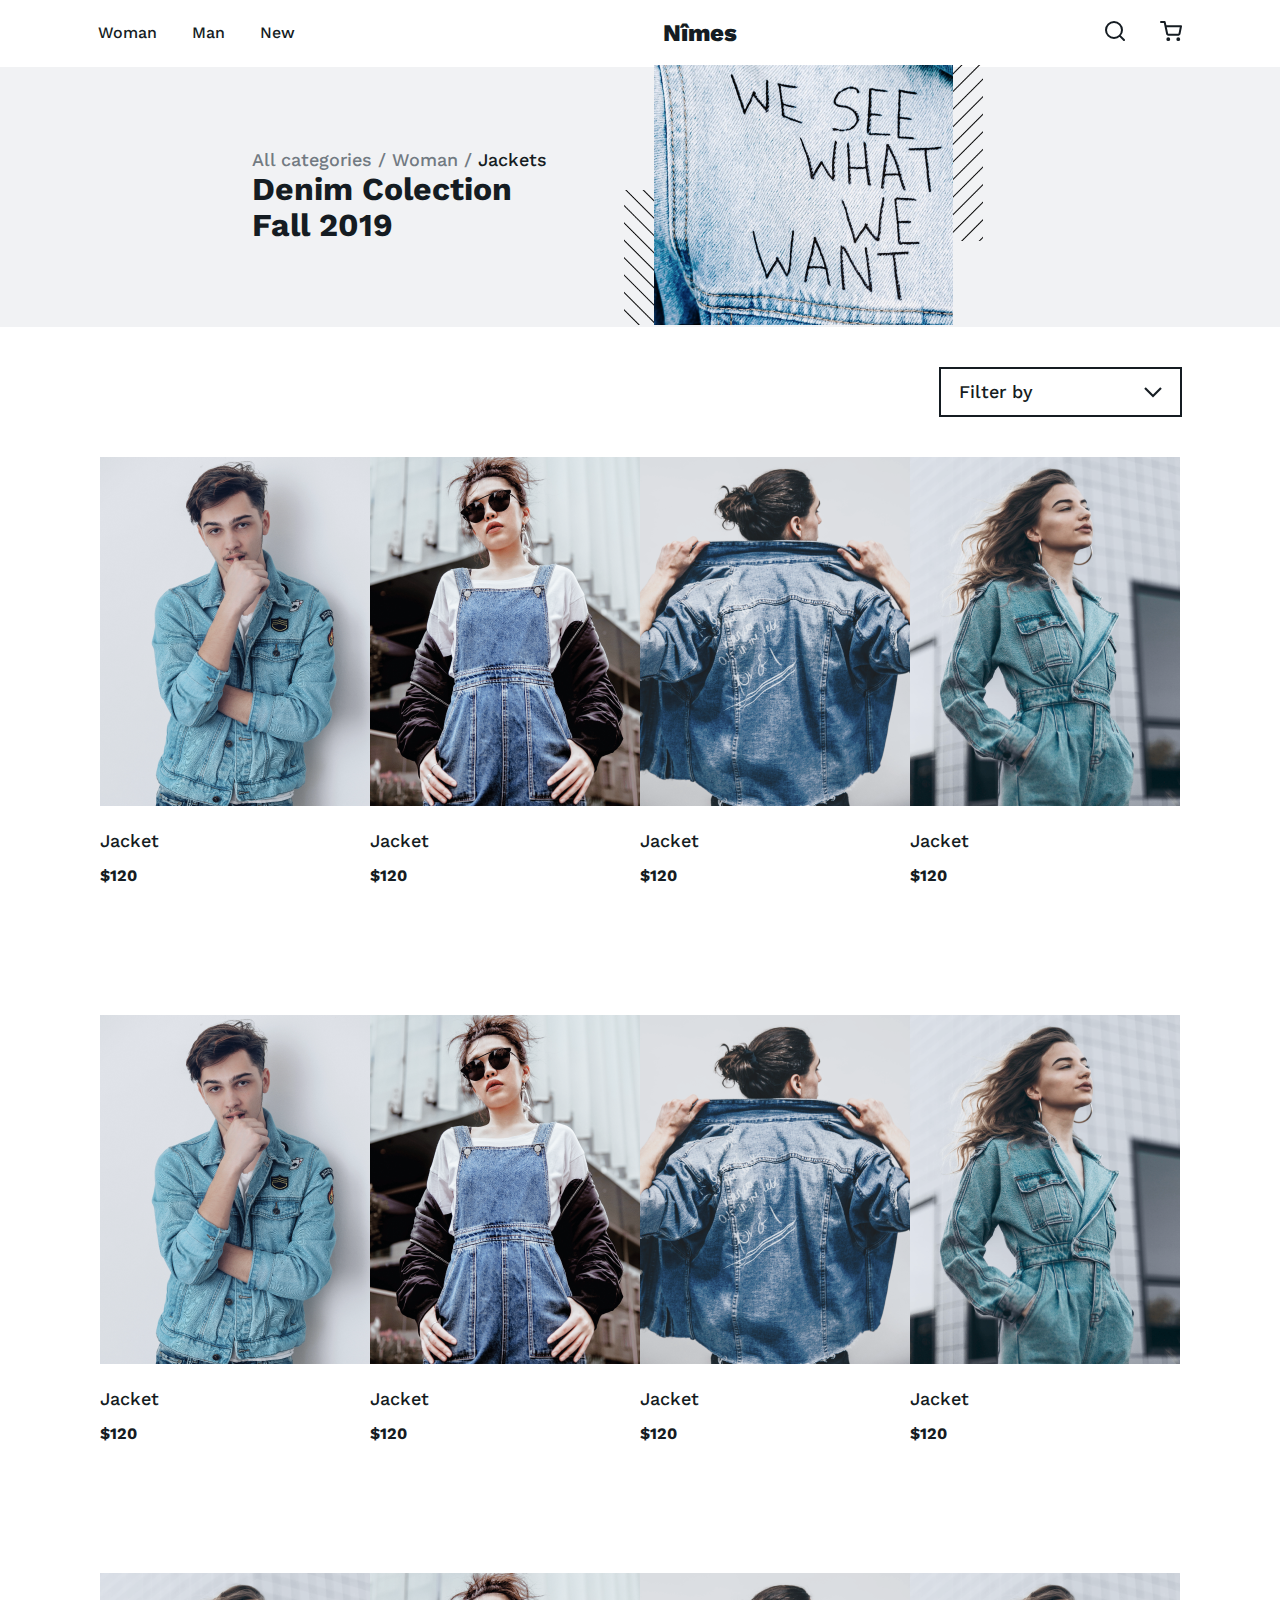
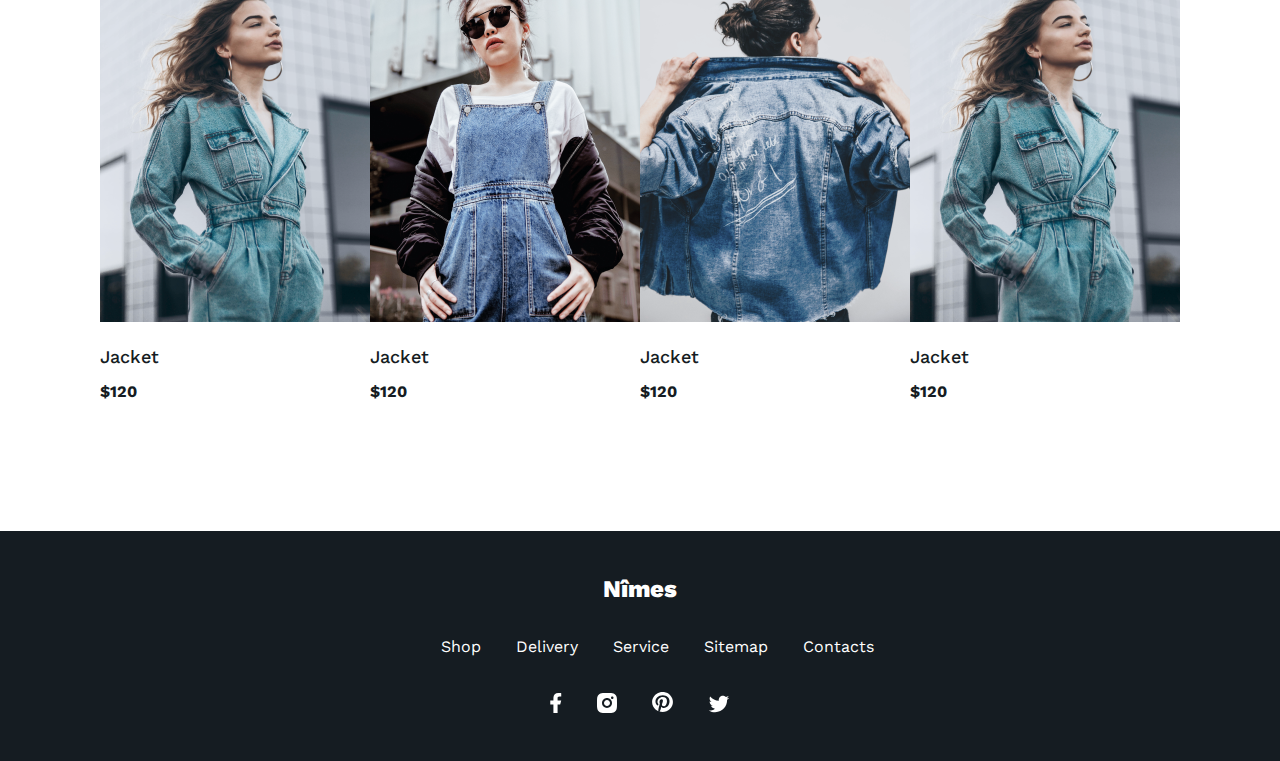
==== catalog.html @ a8e53811 "Initial commit" ====
<!DOCTYPE html>
<html lang="en">
<head>
    <meta charset="UTF-8">
    <meta name="viewport" content="width=device-width, initial-scale=1.0">
    <meta http-equiv="X-UA-Compatible" content="ie=edge">
    <title>Nîmes</title>
    <link rel="stylesheet" href="./catalog.css">
    <link href="https://fonts.googleapis.com/css?family=Anton|Work+Sans:400,500,700,800&display=swap" rel="stylesheet">
</head>
<body>
    <!-- header -->
    <header class="section-header">
        <div class="logo section-header-logo">
            <ul class="catalog-menu">
                    <li><a class="link" href="#">Woman</a></li>
                    <li><a class="link" href="#">Man</a></li>
                    <li><a class="link" href="#">New</a></li>
            </ul>
            <a href="./main.html">Nîmes</a>
            
            <div class="header-icons">
                <a href="#">
                    <svg width="20" height="20" viewBox="0 0 20 20" fill="none" xmlns="http://www.w3.org/2000/svg">
                        <path d="M19 19L14.65 14.65M17 9C17 13.4183 13.4183 17 9 17C4.58172 17 1 13.4183 1 9C1 4.58172 4.58172 1 9 1C13.4183 1 17 4.58172 17 9Z" stroke="#151C22" stroke-width="2" stroke-linecap="round" stroke-linejoin="round"/>
                    </svg>                       
                </a>
                <a href="#">
                    <svg width="22" height="20" viewBox="0 0 22 20" fill="none" xmlns="http://www.w3.org/2000/svg">
                        <path d="M1 1H4.63636L7.07273 12.4771C7.15586 12.8718 7.38355 13.2263 7.71595 13.4785C8.04835 13.7308 8.46427 13.8649 8.89091 13.8571H17.7273C18.1539 13.8649 18.5698 13.7308 18.9022 13.4785C19.2346 13.2263 19.4623 12.8718 19.5455 12.4771L21 5.28571H5.54545M9.18182 18.1429C9.18182 18.6162 8.7748 19 8.27273 19C7.77065 19 7.36364 18.6162 7.36364 18.1429C7.36364 17.6695 7.77065 17.2857 8.27273 17.2857C8.7748 17.2857 9.18182 17.6695 9.18182 18.1429ZM19.1818 18.1429C19.1818 18.6162 18.7748 19 18.2727 19C17.7707 19 17.3636 18.6162 17.3636 18.1429C17.3636 17.6695 17.7707 17.2857 18.2727 17.2857C18.7748 17.2857 19.1818 17.6695 19.1818 18.1429Z" stroke="#151C22" stroke-width="2" stroke-linecap="round" stroke-linejoin="round"/>
                    </svg>
                </a>
                
            </div>
        </div>
        
    <div class="section-header-wrapper catalog-wrapper">
        <nav class="category">
            <a href="#">All categories / </a>
            <a href="#"> Woman / </a>
            <a href="#" class="active-category"> Jackets</a>
            <h2 class="boldtitle">Denim Colection Fall 2019</h2>
        </nav>
        <div class="catalog-image">
            <img src="./img/category0image.png" alt="">
        </div>
    </div>    
        
    </header>
    <!-- /header -->

    <!-- filter -->

    <div class="filter-wrapper">
        <div class="filter-button">
            <span class="filter-text">Filter by</span> 
            <img src="./img/arrow.png" alt="" class="filter-arrow">
        </div>
        <div class="filter-button-open close">
            <div class="selector">
                <div class="selector-name">
                    <span class="filter-text">Price</span> 
                    <img src="./img/arrow.png" alt="" class="filter-arrow">
                </div>
                <div class="selector-content close">
                    content
                </div>
            </div>
            <div class="selector">
                <div class="selector-name">
                    <span class="filter-text">Color</span> 
                    <img src="./img/arrow.png" alt="" class="filter-arrow">
                </div>
                <div class="selector-content close">
                    content
                </div>
            </div>
            <div class="selector">
                <div class="selector-name">
                    <span class="filter-text">Collector</span> 
                    <img src="./img/arrow.png" alt="" class="filter-arrow">
                </div>
                <div class="selector-content close">
                    content
                </div>
            </div>
            
            <div class="filter-apply">
                Apply (9 products)
            </div>
            <div class="filter-clear">
                Clear all
            </div>
        </div>
    </div>

    <!--/ filter -->


    <!-- gallery -->

    <section class="section catalog section-gallery" id="jackets">
        
        
            <div class="section-gallery-item">
                <img src="./img/best1.png" alt="">
                <span class="section-gallery-item__name">
                    Jacket
                </span>
                <span class="section-gallery-item__price">
                    $120
                </span>
            </div>
            <div class="section-gallery-item">
                <img src="./img/best2.png" alt="">
                <span class="section-gallery-item__name">
                    Jacket
                </span>
                <span class="section-gallery-item__price">
                    $120
                </span>
            </div>
            <div class="section-gallery-item">
                <img src="./img/best3.png" alt="">
                <span class="section-gallery-item__name">
                    Jacket
                </span>
                <span class="section-gallery-item__price">
                    $120
                </span>
            </div>
            <div class="section-gallery-item">
                <img src="./img/best4.png" alt="">
                <span class="section-gallery-item__name">
                    Jacket
                </span>
                <span class="section-gallery-item__price">
                    $120
                </span>
            </div>
            <div class="section-gallery-item">
                <img src="./img/best1.png" alt="">
                <span class="section-gallery-item__name">
                    Jacket
                </span>
                <span class="section-gallery-item__price">
                    $120
                </span>
            </div>
            <div class="section-gallery-item">
                <img src="./img/best2.png" alt="">
                <span class="section-gallery-item__name">
                    Jacket
                </span>
                <span class="section-gallery-item__price">
                    $120
                </span>
            </div>
            <div class="section-gallery-item">
                <img src="./img/best3.png" alt="">
                <span class="section-gallery-item__name">
                    Jacket
                </span>
                <span class="section-gallery-item__price">
                    $120
                </span>
            </div>
            <div class="section-gallery-item">
                <img src="./img/best4.png" alt="">
                <span class="section-gallery-item__name">
                    Jacket
                </span>
                <span class="section-gallery-item__price">
                    $120
                </span>
            </div>
            <div class="section-gallery-item">
                <img src="./img/best4.png" alt="">
                <span class="section-gallery-item__name">
                    Jacket
                </span>
                <span class="section-gallery-item__price">
                    $120
                </span>
            </div>
             <div class="section-gallery-item">
                <img src="./img/best2.png" alt="">
                <span class="section-gallery-item__name">
                    Jacket
                </span>
                <span class="section-gallery-item__price">
                    $120
                </span>
            </div>
            <div class="section-gallery-item">
                <img src="./img/best3.png" alt="">
                <span class="section-gallery-item__name">
                    Jacket
                </span>
                <span class="section-gallery-item__price">
                    $120
                </span>
            </div>
            <div class="section-gallery-item">
                <img src="./img/best4.png" alt="">
                <span class="section-gallery-item__name">
                    Jacket
                </span>
                <span class="section-gallery-item__price">
                    $120
                </span>
            </div>
        
    </section>

    <!-- /gallery -->


    <!-- footer -->

    <footer class="section-footer">
        <div class="logo section-footer-logo">
                Nîmes
        </div>
        <ul class="section-footer-menu">
            <li><a href="#">Shop</a></li>
            <li><a href="#">Delivery</a></li>
            <li><a href="#">Service</a></li>
            <li><a href="#">Sitemap</a></li>
            <li><a href="#">Contacts</a></li>
                
        </ul>
        <nav class="section-footer-links">
            <a href="#" class="icon">
                <svg width="12" height="20" viewBox="0 0 12 20" fill="none" xmlns="http://www.w3.org/2000/svg">
                    <path d="M7.58268 11.5H10.1868L11.2285 7.5H7.58268V5.5C7.58268 4.47 7.58268 3.5 9.66602 3.5H11.2285V0.14C10.8889 0.0970001 9.60664 0 8.25247 0C5.42435 0 3.41602 1.657 3.41602 4.7V7.5H0.291016V11.5H3.41602V20H7.58268V11.5Z" fill="white"/>
                </svg>
            </a>
            
            <a href="#" class="icon">       
                <svg width="20" height="20" viewBox="0 0 20 20" fill="none" xmlns="http://www.w3.org/2000/svg">
                    <path d="M10 0C12.717 0 13.056 0.00999994 14.122 0.0599999C15.187 0.11 15.912 0.277 16.55 0.525C17.21 0.779 17.766 1.123 18.322 1.678C18.8305 2.1779 19.224 2.78259 19.475 3.45C19.722 4.087 19.89 4.813 19.94 5.878C19.987 6.944 20 7.283 20 10C20 12.717 19.99 13.056 19.94 14.122C19.89 15.187 19.722 15.912 19.475 16.55C19.2247 17.2178 18.8311 17.8226 18.322 18.322C17.822 18.8303 17.2173 19.2238 16.55 19.475C15.913 19.722 15.187 19.89 14.122 19.94C13.056 19.987 12.717 20 10 20C7.283 20 6.944 19.99 5.878 19.94C4.813 19.89 4.088 19.722 3.45 19.475C2.78233 19.2245 2.17753 18.8309 1.678 18.322C1.16941 17.8222 0.775931 17.2175 0.525 16.55C0.277 15.913 0.11 15.187 0.0599999 14.122C0.0129999 13.056 0 12.717 0 10C0 7.283 0.00999994 6.944 0.0599999 5.878C0.11 4.812 0.277 4.088 0.525 3.45C0.775236 2.78218 1.1688 2.17732 1.678 1.678C2.17767 1.16923 2.78243 0.775729 3.45 0.525C4.088 0.277 4.812 0.11 5.878 0.0599999C6.944 0.0129999 7.283 0 10 0ZM10 5C8.67392 5 7.40215 5.52678 6.46447 6.46447C5.52678 7.40215 5 8.67392 5 10C5 11.3261 5.52678 12.5979 6.46447 13.5355C7.40215 14.4732 8.67392 15 10 15C11.3261 15 12.5979 14.4732 13.5355 13.5355C14.4732 12.5979 15 11.3261 15 10C15 8.67392 14.4732 7.40215 13.5355 6.46447C12.5979 5.52678 11.3261 5 10 5ZM16.5 4.75C16.5 4.41848 16.3683 4.10054 16.1339 3.86612C15.8995 3.6317 15.5815 3.5 15.25 3.5C14.9185 3.5 14.6005 3.6317 14.3661 3.86612C14.1317 4.10054 14 4.41848 14 4.75C14 5.08152 14.1317 5.39946 14.3661 5.63388C14.6005 5.8683 14.9185 6 15.25 6C15.5815 6 15.8995 5.8683 16.1339 5.63388C16.3683 5.39946 16.5 5.08152 16.5 4.75ZM10 7C10.7956 7 11.5587 7.31607 12.1213 7.87868C12.6839 8.44129 13 9.20435 13 10C13 10.7956 12.6839 11.5587 12.1213 12.1213C11.5587 12.6839 10.7956 13 10 13C9.20435 13 8.44129 12.6839 7.87868 12.1213C7.31607 11.5587 7 10.7956 7 10C7 9.20435 7.31607 8.44129 7.87868 7.87868C8.44129 7.31607 9.20435 7 10 7Z" fill="white"/>
                </svg>
            </a>  
            <a href="#" class="icon">  
                <svg width="21" height="21" viewBox="0 0 21 21" fill="none" xmlns="http://www.w3.org/2000/svg">
                    <path d="M11.9277 0.094077C9.43524 -0.235068 6.90293 0.312629 4.79833 1.63604C2.69372 2.95944 1.15897 4.96918 0.477463 7.29414C-0.204044 9.61911 0.0137216 12.1023 1.09055 14.2851C2.16738 16.468 4.03054 18.2031 6.336 19.1701C6.27366 18.4019 6.33088 17.6291 6.5058 16.8771C6.6985 16.0381 7.8558 11.4141 7.8558 11.4141C7.62535 10.9182 7.51018 10.38 7.5183 9.83708C7.5183 8.35208 8.41101 7.24408 9.52142 7.24408C9.72091 7.24129 9.91868 7.27977 10.1013 7.35691C10.2839 7.43404 10.4471 7.54802 10.5797 7.6911C10.7123 7.83418 10.8113 8.00299 10.8699 8.18607C10.9285 8.36914 10.9454 8.56219 10.9193 8.75208C10.9193 9.65208 10.3173 11.0141 10.0027 12.2921C9.9405 12.5265 9.93656 12.7716 9.99116 13.0077C10.0458 13.2438 10.1574 13.4643 10.317 13.6514C10.4766 13.8385 10.6798 13.987 10.9102 14.0849C11.1406 14.1828 11.3917 14.2274 11.6433 14.2151C13.6204 14.2151 14.9454 11.7841 14.9454 8.91408C14.9454 6.71408 13.4277 5.06608 10.6298 5.06608C9.96035 5.04111 9.29265 5.147 8.66718 5.37733C8.04172 5.60766 7.47154 5.95762 6.99127 6.40597C6.51099 6.85431 6.13065 7.39168 5.87332 7.98545C5.61599 8.57922 5.48706 9.21701 5.49434 9.86008C5.46451 10.5734 5.70424 11.273 6.16934 11.8301C6.25625 11.8924 6.31971 11.9801 6.35014 12.08C6.38058 12.1799 6.37635 12.2867 6.33809 12.3841C6.29017 12.5681 6.16934 13.0071 6.12142 13.1681C6.11145 13.2227 6.08827 13.2743 6.05374 13.3187C6.0192 13.3631 5.97428 13.3991 5.9226 13.4238C5.87091 13.4486 5.81391 13.4613 5.75617 13.461C5.69843 13.4607 5.64157 13.4473 5.59017 13.4221C4.1485 12.8681 3.46934 11.3451 3.46934 9.60608C3.46934 6.75908 5.95267 3.35108 10.9214 3.35108C14.8756 3.35108 17.5048 6.12808 17.5048 9.09808C17.5048 13.0071 15.237 15.9461 11.886 15.9461C11.3852 15.9614 10.8884 15.8553 10.4416 15.6375C9.99475 15.4198 9.61236 15.0973 9.32976 14.7001C9.32976 14.7001 8.72767 17.0161 8.60892 17.4541C8.36652 18.2108 8.00883 18.9289 7.54746 19.5851C8.50892 19.8651 9.50788 20.0051 10.512 20.0011C11.8804 20.0021 13.2354 19.7441 14.4997 19.2417C15.764 18.7392 16.9126 18.0024 17.8798 17.0732C18.847 16.144 19.6138 15.0408 20.1363 13.8268C20.6587 12.6127 20.9266 11.3117 20.9245 9.99808C20.9233 7.58308 20.0118 5.25007 18.3585 3.42986C16.7052 1.60964 14.4218 0.425141 11.9298 0.095077L11.9277 0.094077Z" fill="white"/>
                </svg>
            </a>
            <a href="#" class="icon">         
                <svg width="22" height="18" viewBox="0 0 22 18" fill="none" xmlns="http://www.w3.org/2000/svg">
                    <path d="M21.1623 2.65593C20.3989 2.99362 19.5893 3.2154 18.7603 3.31393C19.6341 2.79136 20.288 1.96894 20.6003 0.999927C19.7803 1.48793 18.8813 1.82993 17.9443 2.01493C17.3149 1.34151 16.4807 0.89489 15.5713 0.744511C14.6618 0.594133 13.7282 0.748418 12.9156 1.18338C12.1029 1.61834 11.4567 2.30961 11.0774 3.14972C10.6981 3.98983 10.607 4.93171 10.8183 5.82893C9.15541 5.74558 7.52863 5.31345 6.04358 4.56059C4.55854 3.80773 3.24843 2.75097 2.1983 1.45893C1.82659 2.09738 1.63125 2.82315 1.6323 3.56193C1.6323 5.01193 2.3703 6.29293 3.4923 7.04293C2.82831 7.02202 2.17893 6.84271 1.5983 6.51993V6.57193C1.5985 7.53763 1.93267 8.47354 2.54414 9.22099C3.15562 9.96843 4.00678 10.4814 4.9533 10.6729C4.33691 10.84 3.6906 10.8646 3.0633 10.7449C3.33016 11.5762 3.8503 12.3031 4.55089 12.824C5.25147 13.3449 6.09743 13.6337 6.9703 13.6499C6.10278 14.3313 5.10947 14.8349 4.04718 15.1321C2.98488 15.4293 1.87442 15.5142 0.779297 15.3819C2.69099 16.6114 4.91639 17.264 7.1893 17.2619C14.8823 17.2619 19.0893 10.8889 19.0893 5.36193C19.0893 5.18193 19.0843 4.99993 19.0763 4.82193C19.8952 4.23009 20.6019 3.49695 21.1633 2.65693L21.1623 2.65593Z" fill="white"/>
                </svg>
            </a>
                        

        </nav>
    </footer>


    <!-- /footer -->

    <script src="./script.js"></script>
</body>
</html>
---- catalog.css ----
/*! normalize.css v8.0.1 | MIT License | github.com/necolas/normalize.css */
/* Document
   ========================================================================== */
/**
 * 1. Correct the line height in all browsers.
 * 2. Prevent adjustments of font size after orientation changes in iOS.
 */
html {
  line-height: 1.15;
  /* 1 */
  -webkit-text-size-adjust: 100%;
  /* 2 */
}

/* Sections
     ========================================================================== */
/**
   * Remove the margin in all browsers.
   */
body {
  margin: 0;
}

/**
   * Render the `main` element consistently in IE.
   */
main {
  display: block;
}

/**
   * Correct the font size and margin on `h1` elements within `section` and
   * `article` contexts in Chrome, Firefox, and Safari.
   */
h1 {
  font-size: 2em;
  margin: 0.67em 0;
}

/* Grouping content
     ========================================================================== */
/**
   * 1. Add the correct box sizing in Firefox.
   * 2. Show the overflow in Edge and IE.
   */
hr {
  -webkit-box-sizing: content-box;
          box-sizing: content-box;
  /* 1 */
  height: 0;
  /* 1 */
  overflow: visible;
  /* 2 */
}

/**
   * 1. Correct the inheritance and scaling of font size in all browsers.
   * 2. Correct the odd `em` font sizing in all browsers.
   */
pre {
  font-family: monospace, monospace;
  /* 1 */
  font-size: 1em;
  /* 2 */
}

/* Text-level semantics
     ========================================================================== */
/**
   * Remove the gray background on active links in IE 10.
   */
a {
  background-color: transparent;
}

/**
   * 1. Remove the bottom border in Chrome 57-
   * 2. Add the correct text decoration in Chrome, Edge, IE, Opera, and Safari.
   */
abbr[title] {
  border-bottom: none;
  /* 1 */
  text-decoration: underline;
  /* 2 */
  -webkit-text-decoration: underline dotted;
          text-decoration: underline dotted;
  /* 2 */
}

/**
   * Add the correct font weight in Chrome, Edge, and Safari.
   */
b,
strong {
  font-weight: bolder;
}

/**
   * 1. Correct the inheritance and scaling of font size in all browsers.
   * 2. Correct the odd `em` font sizing in all browsers.
   */
code,
kbd,
samp {
  font-family: monospace, monospace;
  /* 1 */
  font-size: 1em;
  /* 2 */
}

/**
   * Add the correct font size in all browsers.
   */
small {
  font-size: 80%;
}

/**
   * Prevent `sub` and `sup` elements from affecting the line height in
   * all browsers.
   */
sub,
sup {
  font-size: 75%;
  line-height: 0;
  position: relative;
  vertical-align: baseline;
}

sub {
  bottom: -0.25em;
}

sup {
  top: -0.5em;
}

/* Embedded content
     ========================================================================== */
/**
   * Remove the border on images inside links in IE 10.
   */
img {
  border-style: none;
}

/* Forms
     ========================================================================== */
/**
   * 1. Change the font styles in all browsers.
   * 2. Remove the margin in Firefox and Safari.
   */
button,
input,
optgroup,
select,
textarea {
  font-family: inherit;
  /* 1 */
  font-size: 100%;
  /* 1 */
  line-height: 1.15;
  /* 1 */
  margin: 0;
  /* 2 */
}

/**
   * Show the overflow in IE.
   * 1. Show the overflow in Edge.
   */
button,
input {
  /* 1 */
  overflow: visible;
}

/**
   * Remove the inheritance of text transform in Edge, Firefox, and IE.
   * 1. Remove the inheritance of text transform in Firefox.
   */
button,
select {
  /* 1 */
  text-transform: none;
}

/**
   * Correct the inability to style clickable types in iOS and Safari.
   */
button,
[type="button"],
[type="reset"],
[type="submit"] {
  -webkit-appearance: button;
}

/**
   * Remove the inner border and padding in Firefox.
   */
button::-moz-focus-inner,
[type="button"]::-moz-focus-inner,
[type="reset"]::-moz-focus-inner,
[type="submit"]::-moz-focus-inner {
  border-style: none;
  padding: 0;
}

/**
   * Restore the focus styles unset by the previous rule.
   */
button:-moz-focusring,
[type="button"]:-moz-focusring,
[type="reset"]:-moz-focusring,
[type="submit"]:-moz-focusring {
  outline: 1px dotted ButtonText;
}

/**
   * Correct the padding in Firefox.
   */
fieldset {
  padding: 0.35em 0.75em 0.625em;
}

/**
   * 1. Correct the text wrapping in Edge and IE.
   * 2. Correct the color inheritance from `fieldset` elements in IE.
   * 3. Remove the padding so developers are not caught out when they zero out
   *    `fieldset` elements in all browsers.
   */
legend {
  -webkit-box-sizing: border-box;
          box-sizing: border-box;
  /* 1 */
  color: inherit;
  /* 2 */
  display: table;
  /* 1 */
  max-width: 100%;
  /* 1 */
  padding: 0;
  /* 3 */
  white-space: normal;
  /* 1 */
}

/**
   * Add the correct vertical alignment in Chrome, Firefox, and Opera.
   */
progress {
  vertical-align: baseline;
}

/**
   * Remove the default vertical scrollbar in IE 10+.
   */
textarea {
  overflow: auto;
}

/**
   * 1. Add the correct box sizing in IE 10.
   * 2. Remove the padding in IE 10.
   */
[type="checkbox"],
[type="radio"] {
  -webkit-box-sizing: border-box;
          box-sizing: border-box;
  /* 1 */
  padding: 0;
  /* 2 */
}

/**
   * Correct the cursor style of increment and decrement buttons in Chrome.
   */
[type="number"]::-webkit-inner-spin-button,
[type="number"]::-webkit-outer-spin-button {
  height: auto;
}

/**
   * 1. Correct the odd appearance in Chrome and Safari.
   * 2. Correct the outline style in Safari.
   */
[type="search"] {
  -webkit-appearance: textfield;
  /* 1 */
  outline-offset: -2px;
  /* 2 */
}

/**
   * Remove the inner padding in Chrome and Safari on macOS.
   */
[type="search"]::-webkit-search-decoration {
  -webkit-appearance: none;
}

/**
   * 1. Correct the inability to style clickable types in iOS and Safari.
   * 2. Change font properties to `inherit` in Safari.
   */
::-webkit-file-upload-button {
  -webkit-appearance: button;
  /* 1 */
  font: inherit;
  /* 2 */
}

/* Interactive
     ========================================================================== */
/*
   * Add the correct display in Edge, IE 10+, and Firefox.
   */
details {
  display: block;
}

/*
   * Add the correct display in all browsers.
   */
summary {
  display: list-item;
}

/* Misc
     ========================================================================== */
/**
   * Add the correct display in IE 10+.
   */
template {
  display: none;
}

/**
   * Add the correct display in IE 10.
   */
[hidden] {
  display: none;
}

html {
  scroll-behavior: smooth;
}

* {
  -webkit-box-sizing: border-box;
          box-sizing: border-box;
  font-family: 'Work Sans', sans-serif;
  color: #151C22;
  padding: 0;
  margin: 0;
}

.logo {
  font-size: 24px;
  font-weight: 800;
}

.link {
  font-size: 16px;
  text-decoration: none;
  display: block;
  font-weight: 500;
}

.button {
  background-color: #151C22;
  color: #fff;
  border: none;
  outline: none;
  cursor: pointer;
  padding: 27px 24px;
  display: -webkit-box;
  display: -ms-flexbox;
  display: flex;
  -webkit-box-pack: center;
      -ms-flex-pack: center;
          justify-content: center;
  -webkit-box-align: center;
      -ms-flex-align: center;
          align-items: center;
  min-width: 200px;
  text-decoration: none;
}

.graytitle {
  color: #727A82;
  font-size: 18px;
}

.boldtitle {
  font-size: 32px;
}

.section {
  padding: 0 100px 130px 100px;
}

.section-title {
  display: -webkit-box;
  display: -ms-flexbox;
  display: flex;
  -webkit-box-align: center;
      -ms-flex-align: center;
          align-items: center;
  -webkit-box-pack: justify;
      -ms-flex-pack: justify;
          justify-content: space-between;
  padding-bottom: 70px;
}

.section-title__link {
  font-size: 18px;
  text-decoration: none;
  font-weight: 500;
  border-bottom: 2px solid #151C22;
}

.section-gallery {
  display: -webkit-box;
  display: -ms-flexbox;
  display: flex;
  -webkit-box-pack: justify;
      -ms-flex-pack: justify;
          justify-content: space-between;
  -ms-flex-wrap: wrap;
      flex-wrap: wrap;
}

.section-gallery-item {
  text-decoration: none;
  display: -webkit-box;
  display: -ms-flexbox;
  display: flex;
  -webkit-box-orient: vertical;
  -webkit-box-direction: normal;
      -ms-flex-direction: column;
          flex-direction: column;
}

.section-gallery-item__name {
  font-size: 18px;
  font-weight: 500;
  padding-top: 25px;
}

.section-gallery-item__price {
  font-size: 16px;
  font-weight: bold;
  padding-top: 15px;
}

.section-header {
  padding-bottom: 135px;
}

.section-header-logo {
  width: 100%;
  height: 67px;
  display: -webkit-box;
  display: -ms-flexbox;
  display: flex;
  -webkit-box-pack: center;
      -ms-flex-pack: center;
          justify-content: center;
  -webkit-box-align: center;
      -ms-flex-align: center;
          align-items: center;
}

.section-header-wrapper {
  background-color: #F1F2F4;
}

.section-header-content {
  padding: 50px 100px;
  display: -webkit-box;
  display: -ms-flexbox;
  display: flex;
  -webkit-box-pack: justify;
      -ms-flex-pack: justify;
          justify-content: space-between;
}

.section-header-content-leftbar {
  display: -webkit-box;
  display: -ms-flexbox;
  display: flex;
  -webkit-box-orient: vertical;
  -webkit-box-direction: normal;
      -ms-flex-direction: column;
          flex-direction: column;
  -webkit-box-pack: justify;
      -ms-flex-pack: justify;
          justify-content: space-between;
}

.section-header-content-leftbar .menu {
  list-style: none;
}

.section-header-content-leftbar .menu li a {
  padding-bottom: 35px;
  font-weight: 500;
}

.section-header-content-leftbar .arrowdown {
  cursor: pointer;
}

.section-header-content-clickbait__subtitle {
  margin-top: 152px;
}

.section-header-content-clickbait__title {
  line-height: 1;
  margin-left: -4px;
  font-family: 'Anton', sans-serif;
  font-size: 128px;
}

.section-header-content-clickbait__button button {
  margin-top: 25px;
}

.section-header-content-image {
  z-index: 1;
  position: relative;
}

.section-header-content-image::before {
  content: '';
  position: absolute;
  z-index: -1;
  top: -50px;
  left: -50px;
  width: 232px;
  height: 176px;
  background: url("./img/lines1-2.png");
}

.section-header-content-image::after {
  content: '';
  position: absolute;
  z-index: -1;
  bottom: -50px;
  right: -50px;
  width: 232px;
  height: 176px;
  background: url("./img/lines1-1.png");
}

.section-header-content-rightbar {
  display: -webkit-box;
  display: -ms-flexbox;
  display: flex;
  -webkit-box-orient: vertical;
  -webkit-box-direction: normal;
      -ms-flex-direction: column;
          flex-direction: column;
  -webkit-box-pack: justify;
      -ms-flex-pack: justify;
          justify-content: space-between;
}

.section-header-content-rightbar__icons {
  display: -webkit-box;
  display: -ms-flexbox;
  display: flex;
  -webkit-box-orient: vertical;
  -webkit-box-direction: normal;
      -ms-flex-direction: column;
          flex-direction: column;
  -webkit-box-align: center;
      -ms-flex-align: center;
          align-items: center;
}

.section-header-content-rightbar__icon + .section-header-content-rightbar__icon {
  margin-top: 35px;
}

.section-header-content-rightbar__icon img {
  cursor: pointer;
}

.section-header-content-rightbar__social {
  display: -webkit-box;
  display: -ms-flexbox;
  display: flex;
  -webkit-box-orient: vertical;
  -webkit-box-direction: normal;
      -ms-flex-direction: column;
          flex-direction: column;
}

.section-header-content-rightbar__social a {
  font-size: 14px;
  margin-top: 35px;
  font-weight: 500;
}

.section-fall2019 {
  display: -webkit-box;
  display: -ms-flexbox;
  display: flex;
  -webkit-box-align: center;
      -ms-flex-align: center;
          align-items: center;
  -webkit-box-pack: center;
      -ms-flex-pack: center;
          justify-content: center;
  position: relative;
}

.section-fall2019 .fall2019-link {
  background: #fff;
  width: 400px;
  height: 308px;
  display: -webkit-box;
  display: -ms-flexbox;
  display: flex;
  -webkit-box-orient: vertical;
  -webkit-box-direction: normal;
      -ms-flex-direction: column;
          flex-direction: column;
  padding: 70px 112px 70px 70px;
  position: relative;
}

.section-fall2019 .fall2019-link .boldtitle {
  padding: 20px 0 50px 0;
}

.section-fall2019 .fall2019-link::before {
  content: '';
  position: absolute;
  z-index: -1;
  top: -30px;
  right: -70px;
  width: 470px;
  height: 370px;
  background: url("./img/lines-between.png");
}

.section-footer {
  background-color: #151C22;
  height: 230px;
  width: 100%;
  display: -webkit-box;
  display: -ms-flexbox;
  display: flex;
  -webkit-box-orient: vertical;
  -webkit-box-direction: normal;
      -ms-flex-direction: column;
          flex-direction: column;
  -webkit-box-align: center;
      -ms-flex-align: center;
          align-items: center;
  -webkit-box-pack: center;
      -ms-flex-pack: center;
          justify-content: center;
}

.section-footer-logo {
  color: #fff;
}

.section-footer-menu {
  padding: 35px 0;
  display: -webkit-box;
  display: -ms-flexbox;
  display: flex;
  list-style-type: none;
}

.section-footer-menu li {
  padding-left: 35px;
}

.section-footer-menu a {
  color: #fff;
  text-decoration: none;
}

.section-footer-links a + a {
  padding-left: 30px;
}

@media screen and (max-width: 768px) {
  .section {
    padding: 0 45px 100px 45px;
  }
  .section-gallery-item {
    padding-bottom: 50px;
  }
  .section-gallery-item img {
    width: 324px;
    height: 349px;
  }
  .section-fall2019 .fall2019-image {
    width: 354px;
    height: 287px;
  }
  .section-fall2019 .fall2019-link {
    width: 304px;
    height: 247px;
    padding: 50px;
  }
  .section-fall2019 .fall2019-link .graytitle {
    width: 218px;
  }
  .section-fall2019 .fall2019-link .boldtitle {
    padding: 15px 0 40px 0;
  }
  .section-fall2019 .fall2019-link::before {
    content: '';
    position: absolute;
    z-index: -1;
    top: -20px;
    right: -20px;
    width: 324px;
    height: 287px;
    background: url("./img/lines-between.png");
  }
  .section-header-content {
    position: relative;
    padding: 45px;
  }
  .section-header-content-leftbar .menu {
    position: absolute;
    display: -webkit-box;
    display: -ms-flexbox;
    display: flex;
  }
  .section-header-content-leftbar .menu li {
    padding-right: 35px;
  }
  .section-header-content-leftbar .arrowdown {
    position: absolute;
    bottom: 45px;
  }
  .section-header-content-image img {
    margin: 50px 0 80px 0;
    width: 264px;
    height: 319px;
  }
  .section-header-content-image::before {
    content: '';
    position: absolute;
    z-index: -1;
    top: 25px;
    left: -30px;
    width: 141px;
    height: 104px;
    background: url("./img/lines1-2.png");
  }
  .section-header-content-image::after {
    content: '';
    position: absolute;
    z-index: -1;
    bottom: 60px;
    right: -30px;
    width: 141px;
    height: 104px;
    background: url("./img/lines1-1.png");
  }
  .section-header-content-clickbait__subtitle {
    margin-top: 105px;
  }
  .section-header-content-clickbait__title {
    font-size: 98px;
  }
  .section-header-content-rightbar__icons {
    display: -webkit-box;
    display: -ms-flexbox;
    display: flex;
    -webkit-box-orient: horizontal;
    -webkit-box-direction: normal;
        -ms-flex-direction: row;
            flex-direction: row;
    -webkit-box-align: center;
        -ms-flex-align: center;
            align-items: center;
    position: absolute;
    right: 45px;
  }
  .section-header-content-rightbar__icon + .section-header-content-rightbar__icon {
    margin: 0;
    padding-left: 35px;
  }
  .section-header-content-rightbar__social {
    -webkit-box-orient: horizontal;
    -webkit-box-direction: normal;
        -ms-flex-direction: row;
            flex-direction: row;
    position: absolute;
    bottom: 45px;
    right: 45px;
  }
  .section-header-content-rightbar__social .link + .link {
    padding-left: 35px;
  }
}

.section-header {
  padding: 0 0 40px 0;
}

.section {
  padding-bottom: 0;
}

.section-header-logo {
  -webkit-box-pack: justify;
      -ms-flex-pack: justify;
          justify-content: space-between;
  padding: 0 98px;
}

.section-header-logo a {
  text-decoration: none;
}

.catalog-menu {
  display: -webkit-box;
  display: -ms-flexbox;
  display: flex;
  list-style: none;
}

.catalog-menu li {
  padding-right: 35px;
}

.header-icons {
  display: -webkit-box;
  display: -ms-flexbox;
  display: flex;
}

.header-icons a {
  padding-left: 35px;
}

.catalog-wrapper {
  display: -webkit-box;
  display: -ms-flexbox;
  display: flex;
  -webkit-box-pack: center;
      -ms-flex-pack: center;
          justify-content: center;
  -webkit-box-align: center;
      -ms-flex-align: center;
          align-items: center;
  height: 260px;
}

.catalog-wrapper .catalog-image {
  z-index: 1;
  position: relative;
  margin-right: 75px;
}

.catalog-wrapper .catalog-image::before {
  content: '';
  position: absolute;
  z-index: -1;
  bottom: 4px;
  left: -30px;
  width: 178px;
  height: 135px;
  background: url("./img/lines1-2.png");
}

.catalog-wrapper .catalog-image::after {
  content: '';
  position: absolute;
  z-index: -1;
  right: -30px;
  width: 232px;
  height: 176px;
  background: url("./img/lines1-1.png");
}

.category {
  width: 315px;
  margin-right: 87px;
}

.category a {
  font-size: 18px;
  font-weight: 500;
  color: #727A82;
  text-decoration: none;
}

.category .active-category {
  color: #151C22;
}

.filter-wrapper {
  position: absolute;
  right: 98px;
}

.filter-wrapper .filter-text {
  font-size: 18px;
  font-weight: 500;
}

.filter-wrapper .filter-button {
  cursor: pointer;
  display: -webkit-box;
  display: -ms-flexbox;
  display: flex;
  -webkit-box-pack: justify;
      -ms-flex-pack: justify;
          justify-content: space-between;
  -webkit-box-align: center;
      -ms-flex-align: center;
          align-items: center;
  padding: 18px;
  background-color: #fff;
  position: relative;
  height: 50px;
  width: 243px;
  border: 2px solid #151C22;
}

.filter-wrapper .filter-button-open {
  background-color: #fff;
  height: auto;
  width: 243px;
  position: absolute;
  border: 2px solid #151C22;
  border-top: none;
  z-index: 10;
}

.filter-wrapper .filter-button-open .selector {
  border-bottom: 2px solid #F1F2F4;
}

.filter-wrapper .filter-button-open .selector-name {
  display: -webkit-box;
  display: -ms-flexbox;
  display: flex;
  -webkit-box-pack: justify;
      -ms-flex-pack: justify;
          justify-content: space-between;
  -webkit-box-align: center;
      -ms-flex-align: center;
          align-items: center;
  padding: 18px;
  cursor: pointer;
}

.filter-wrapper .filter-button-open .filter-apply {
  margin-top: 40px;
  background-color: #151C22;
  color: #fff;
  font-weight: bold;
  display: -webkit-box;
  display: -ms-flexbox;
  display: flex;
  -webkit-box-pack: center;
      -ms-flex-pack: center;
          justify-content: center;
  -webkit-box-align: center;
      -ms-flex-align: center;
          align-items: center;
  height: 64px;
}

.filter-wrapper .filter-button-open .filter-clear {
  background-color: #fff;
  font-weight: 14px;
  font-weight: 500;
  display: -webkit-box;
  display: -ms-flexbox;
  display: flex;
  -webkit-box-pack: center;
      -ms-flex-pack: center;
          justify-content: center;
  -webkit-box-align: center;
      -ms-flex-align: center;
          align-items: center;
  height: 52px;
}

.filter-wrapper .close {
  display: none;
}

.filter-wrapper .arrowFlip img {
  -webkit-transform: rotate(180deg);
          transform: rotate(180deg);
}

.section-gallery {
  padding-top: 90px;
  display: -webkit-box;
  display: -ms-flexbox;
  display: flex;
  -ms-flex-wrap: wrap;
      flex-wrap: wrap;
}

.section-gallery .section-gallery-item {
  padding-bottom: 130px;
}

@media screen and (max-width: 768px) {
  .section-header-logo {
    padding: 45px;
  }
  .catalog img {
    width: 206px;
    height: 279px;
  }
  .filter-wrapper {
    right: 45px;
  }
  .filter-wrapper .filter-button {
    width: 206px;
  }
  .filter-wrapper .filter-button-open {
    width: 206px;
  }
  .category {
    padding-left: 45px;
  }
}
/*# sourceMappingURL=catalog.css.map */
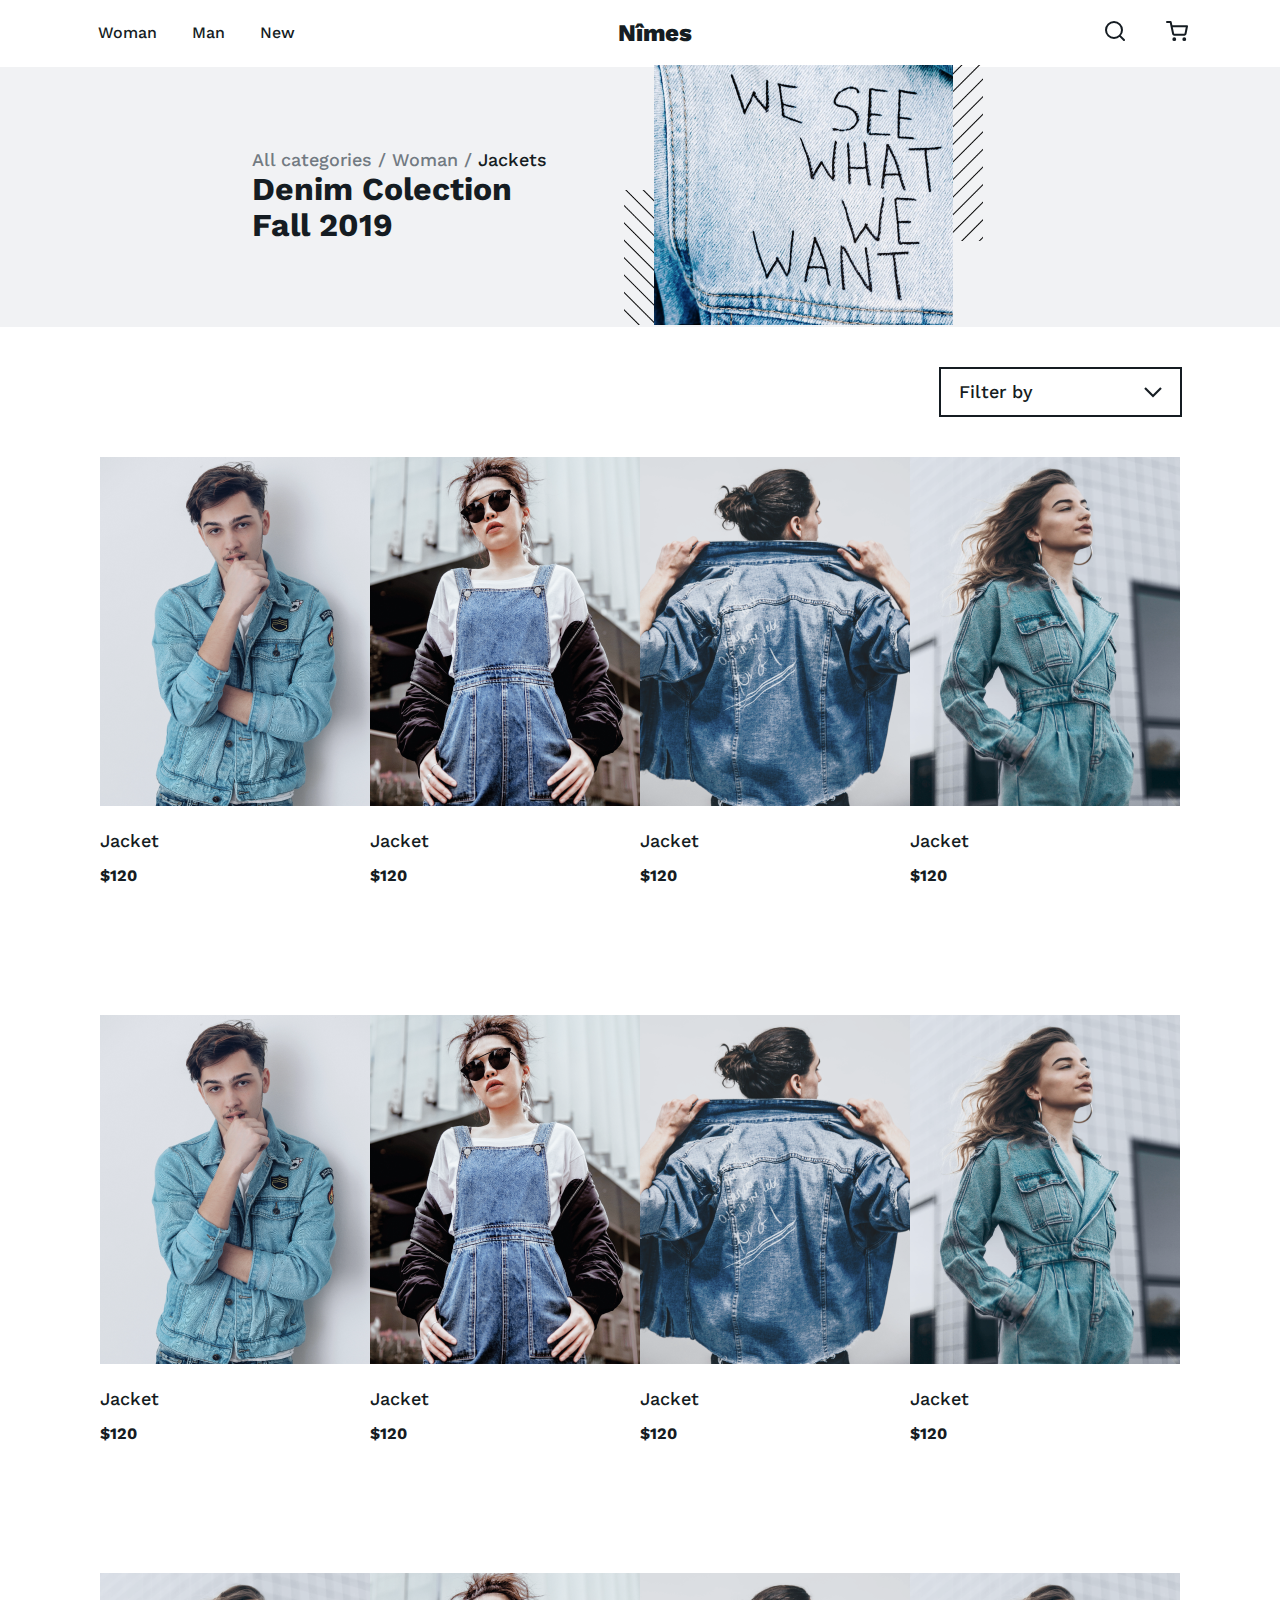
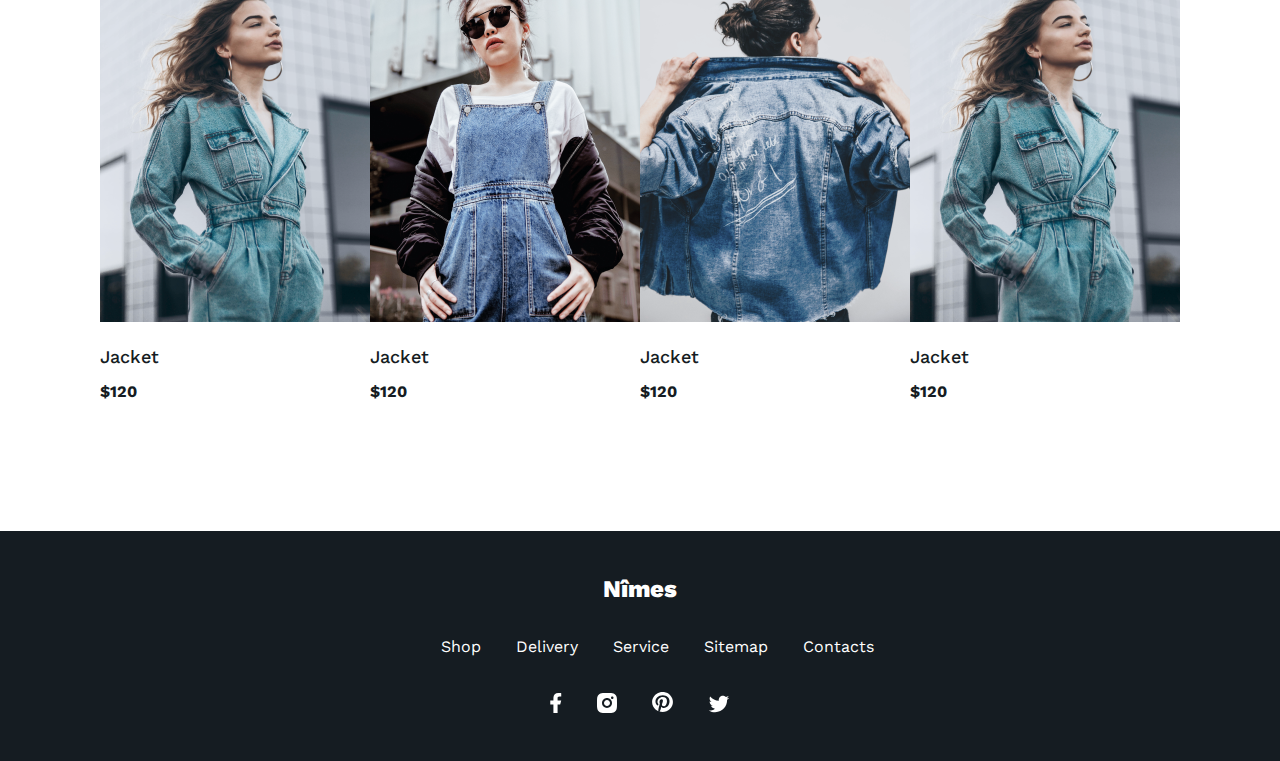
==== commit 56be06f8: "index" ====
--- a/catalog.html
+++ b/catalog.html
@@ -17,7 +17,7 @@
                     <li><a class="link" href="#">Man</a></li>
                     <li><a class="link" href="#">New</a></li>
             </ul>
-            <a href="./main.html">Nîmes</a>
+            <a href="./index.html">Nîmes</a>
             
             <div class="header-icons">
                 <a href="#">
--- a/catalog.css
+++ b/catalog.css
@@ -691,6 +691,9 @@
 }
 
 @media screen and (max-width: 768px) {
+  .boldtitle {
+    font-size: 28px;
+  }
   .section {
     padding: 0 45px 100px 45px;
   }
@@ -822,6 +825,7 @@
 }
 
 .section-header-logo a {
+  padding-right: 5%;
   text-decoration: none;
 }
 
@@ -832,7 +836,7 @@
   list-style: none;
 }
 
-.catalog-menu li {
+.catalog-menu li:not(:last-child) {
   padding-right: 35px;
 }
 
@@ -1001,7 +1005,7 @@
           transform: rotate(180deg);
 }
 
-.section-gallery {
+.catalog {
   padding-top: 90px;
   display: -webkit-box;
   display: -ms-flexbox;
@@ -1010,7 +1014,7 @@
       flex-wrap: wrap;
 }
 
-.section-gallery .section-gallery-item {
+.section-gallery-item {
   padding-bottom: 130px;
 }
 
